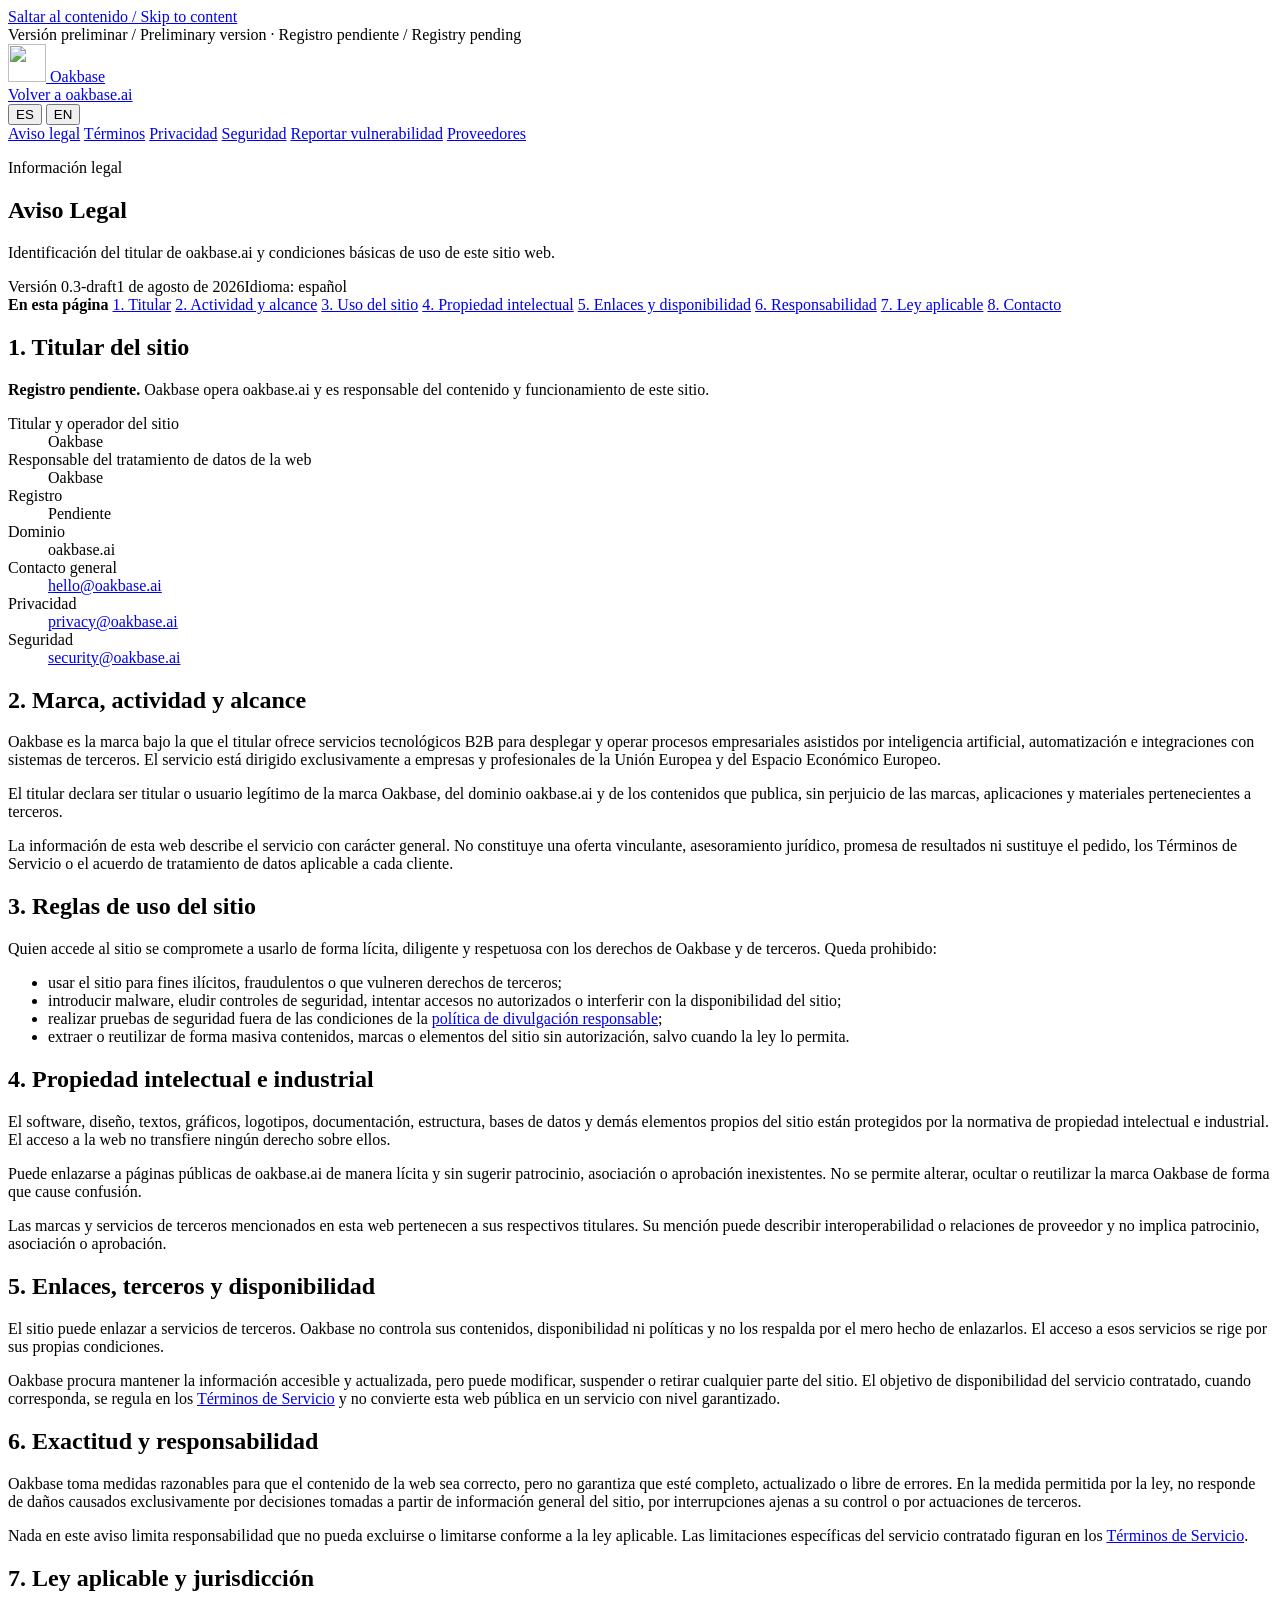
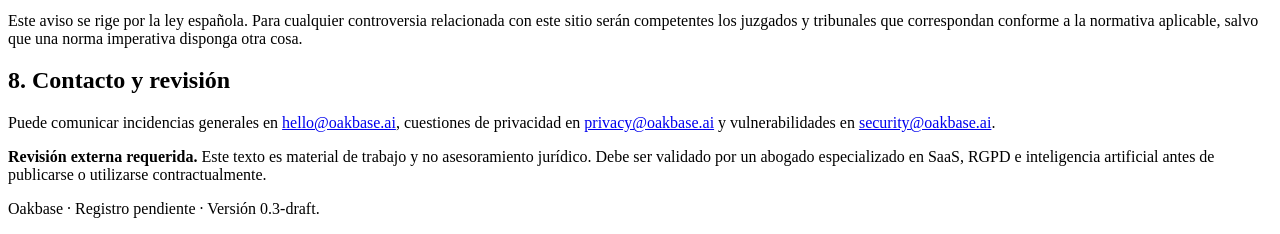
==== legal/index.html @ 0b90f400 "Publish Oakbase legal review preview" ====
<!DOCTYPE html>
<html lang="es">
<head>
  <meta charset="UTF-8">
  <meta name="viewport" content="width=device-width, initial-scale=1.0">
  <title data-title-es="Aviso Legal — Oakbase" data-title-en="Legal Notice — Oakbase">Aviso Legal — Oakbase</title>
  <meta name="description" content="Aviso legal de Oakbase para su sitio web y servicios B2B.">
  <meta name="robots" content="noindex,nofollow,noarchive">
  <link rel="canonical" href="https://oakbase.ai/legal/">
  <link rel="icon" type="image/svg+xml" href="/agentia-website-v3-preview/assets/favicon.svg">
  <link rel="stylesheet" href="/agentia-website-v3-preview/agentic.css?v=20260801-1">
  <link rel="stylesheet" href="/agentia-website-v3-preview/legal/legal.css?v=20260801-1">
  <script src="/agentia-website-v3-preview/legal/legal.js?v=20260801-1" defer></script>
</head>
<body class="legal-page">
  <a class="legal-skip-link" href="#legal-content">Saltar al contenido / Skip to content</a>
  <div class="draft-banner" role="status">Versión preliminar / Preliminary version · Registro pendiente / Registry pending</div>

  <header class="legal-header">
    <div class="legal-header-inner">
      <a class="legal-brand" href="/agentia-website-v3-preview/" aria-label="Oakbase home">
        <img src="/agentia-website-v3-preview/assets/oakbase-mark-h.svg" alt="" width="38" height="38">
        <span>Oakbase</span>
      </a>
      <div class="legal-header-actions">
        <a class="legal-back" href="/agentia-website-v3-preview/">
          <span data-lang="es">Volver a oakbase.ai</span>
          <span data-lang="en" hidden>Back to oakbase.ai</span>
        </a>
        <div class="legal-language" aria-label="Selector de idioma / Language selector">
          <button type="button" data-legal-lang="es" aria-pressed="true">ES</button>
          <button type="button" data-legal-lang="en" aria-pressed="false">EN</button>
        </div>
      </div>
    </div>
  </header>

  <div class="legal-nav-wrap">
    <nav class="legal-nav" aria-label="Legal">
      <a href="/agentia-website-v3-preview/legal/" aria-current="page"><span data-lang="es">Aviso legal</span><span data-lang="en" hidden>Legal notice</span></a>
      <a href="/agentia-website-v3-preview/terms/"><span data-lang="es">Términos</span><span data-lang="en" hidden>Terms</span></a>
      <a href="/agentia-website-v3-preview/privacy/"><span data-lang="es">Privacidad</span><span data-lang="en" hidden>Privacy</span></a>
      <a href="/agentia-website-v3-preview/security/"><span data-lang="es">Seguridad</span><span data-lang="en" hidden>Security</span></a>
      <a href="/agentia-website-v3-preview/security/reporting/"><span data-lang="es">Reportar vulnerabilidad</span><span data-lang="en" hidden>Report a vulnerability</span></a>
      <a href="/agentia-website-v3-preview/subprocessors/"><span data-lang="es">Proveedores</span><span data-lang="en" hidden>Providers</span></a>
    </nav>
  </div>

  <main class="legal-shell" id="legal-content">
    <section data-lang="es">
      <header class="legal-hero">
        <p class="legal-kicker">Información legal</p>
        <h1>Aviso Legal</h1>
        <p class="legal-lead">Identificación del titular de oakbase.ai y condiciones básicas de uso de este sitio web.</p>
        <div class="legal-meta"><span>Versión 0.3-draft</span><span>1 de agosto de 2026</span><span>Idioma: español</span></div>
      </header>

      <div class="legal-document">
        <aside class="legal-toc" aria-label="En esta página">
          <strong>En esta página</strong>
          <a href="#es-titular">1. Titular</a>
          <a href="#es-actividad">2. Actividad y alcance</a>
          <a href="#es-uso">3. Uso del sitio</a>
          <a href="#es-propiedad">4. Propiedad intelectual</a>
          <a href="#es-enlaces">5. Enlaces y disponibilidad</a>
          <a href="#es-responsabilidad">6. Responsabilidad</a>
          <a href="#es-ley">7. Ley aplicable</a>
          <a href="#es-contacto">8. Contacto</a>
        </aside>

        <article class="legal-content">
          <section id="es-titular">
            <h2>1. Titular del sitio</h2>
            <div class="legal-callout">
              <strong>Registro pendiente.</strong>
              Oakbase opera oakbase.ai y es responsable del contenido y funcionamiento de este sitio.
            </div>
            <dl class="legal-definition-list">
              <dt>Titular y operador del sitio</dt>
              <dd>Oakbase</dd>
              <dt>Responsable del tratamiento de datos de la web</dt>
              <dd>Oakbase</dd>
              <dt>Registro</dt>
              <dd>Pendiente</dd>
              <dt>Dominio</dt>
              <dd>oakbase.ai</dd>
              <dt>Contacto general</dt>
              <dd><a href="mailto:hello@oakbase.ai">hello@oakbase.ai</a></dd>
              <dt>Privacidad</dt>
              <dd><a href="mailto:privacy@oakbase.ai">privacy@oakbase.ai</a></dd>
              <dt>Seguridad</dt>
              <dd><a href="mailto:security@oakbase.ai">security@oakbase.ai</a></dd>
            </dl>
          </section>

          <section id="es-actividad">
            <h2>2. Marca, actividad y alcance</h2>
            <p>Oakbase es la marca bajo la que el titular ofrece servicios tecnológicos B2B para desplegar y operar procesos empresariales asistidos por inteligencia artificial, automatización e integraciones con sistemas de terceros. El servicio está dirigido exclusivamente a empresas y profesionales de la Unión Europea y del Espacio Económico Europeo.</p>
            <p>El titular declara ser titular o usuario legítimo de la marca Oakbase, del dominio oakbase.ai y de los contenidos que publica, sin perjuicio de las marcas, aplicaciones y materiales pertenecientes a terceros.</p>
            <p>La información de esta web describe el servicio con carácter general. No constituye una oferta vinculante, asesoramiento jurídico, promesa de resultados ni sustituye el pedido, los Términos de Servicio o el acuerdo de tratamiento de datos aplicable a cada cliente.</p>
          </section>

          <section id="es-uso">
            <h2>3. Reglas de uso del sitio</h2>
            <p>Quien accede al sitio se compromete a usarlo de forma lícita, diligente y respetuosa con los derechos de Oakbase y de terceros. Queda prohibido:</p>
            <ul>
              <li>usar el sitio para fines ilícitos, fraudulentos o que vulneren derechos de terceros;</li>
              <li>introducir malware, eludir controles de seguridad, intentar accesos no autorizados o interferir con la disponibilidad del sitio;</li>
              <li>realizar pruebas de seguridad fuera de las condiciones de la <a href="/agentia-website-v3-preview/security/reporting/">política de divulgación responsable</a>;</li>
              <li>extraer o reutilizar de forma masiva contenidos, marcas o elementos del sitio sin autorización, salvo cuando la ley lo permita.</li>
            </ul>
          </section>

          <section id="es-propiedad">
            <h2>4. Propiedad intelectual e industrial</h2>
            <p>El software, diseño, textos, gráficos, logotipos, documentación, estructura, bases de datos y demás elementos propios del sitio están protegidos por la normativa de propiedad intelectual e industrial. El acceso a la web no transfiere ningún derecho sobre ellos.</p>
            <p>Puede enlazarse a páginas públicas de oakbase.ai de manera lícita y sin sugerir patrocinio, asociación o aprobación inexistentes. No se permite alterar, ocultar o reutilizar la marca Oakbase de forma que cause confusión.</p>
            <p>Las marcas y servicios de terceros mencionados en esta web pertenecen a sus respectivos titulares. Su mención puede describir interoperabilidad o relaciones de proveedor y no implica patrocinio, asociación o aprobación.</p>
          </section>

          <section id="es-enlaces">
            <h2>5. Enlaces, terceros y disponibilidad</h2>
            <p>El sitio puede enlazar a servicios de terceros. Oakbase no controla sus contenidos, disponibilidad ni políticas y no los respalda por el mero hecho de enlazarlos. El acceso a esos servicios se rige por sus propias condiciones.</p>
            <p>Oakbase procura mantener la información accesible y actualizada, pero puede modificar, suspender o retirar cualquier parte del sitio. El objetivo de disponibilidad del servicio contratado, cuando corresponda, se regula en los <a href="/agentia-website-v3-preview/terms/">Términos de Servicio</a> y no convierte esta web pública en un servicio con nivel garantizado.</p>
          </section>

          <section id="es-responsabilidad">
            <h2>6. Exactitud y responsabilidad</h2>
            <p>Oakbase toma medidas razonables para que el contenido de la web sea correcto, pero no garantiza que esté completo, actualizado o libre de errores. En la medida permitida por la ley, no responde de daños causados exclusivamente por decisiones tomadas a partir de información general del sitio, por interrupciones ajenas a su control o por actuaciones de terceros.</p>
            <p>Nada en este aviso limita responsabilidad que no pueda excluirse o limitarse conforme a la ley aplicable. Las limitaciones específicas del servicio contratado figuran en los <a href="/agentia-website-v3-preview/terms/">Términos de Servicio</a>.</p>
          </section>

          <section id="es-ley">
            <h2>7. Ley aplicable y jurisdicción</h2>
            <p>Este aviso se rige por la ley española. Para cualquier controversia relacionada con este sitio serán competentes los juzgados y tribunales que correspondan conforme a la normativa aplicable, salvo que una norma imperativa disponga otra cosa.</p>
          </section>

          <section id="es-contacto">
            <h2>8. Contacto y revisión</h2>
            <p>Puede comunicar incidencias generales en <a href="mailto:hello@oakbase.ai">hello@oakbase.ai</a>, cuestiones de privacidad en <a href="mailto:privacy@oakbase.ai">privacy@oakbase.ai</a> y vulnerabilidades en <a href="mailto:security@oakbase.ai">security@oakbase.ai</a>.</p>
            <div class="legal-callout warning"><strong>Revisión externa requerida.</strong> Este texto es material de trabajo y no asesoramiento jurídico. Debe ser validado por un abogado especializado en SaaS, RGPD e inteligencia artificial antes de publicarse o utilizarse contractualmente.</div>
          </section>
        </article>
      </div>
    </section>

    <section data-lang="en" hidden>
      <header class="legal-hero">
        <p class="legal-kicker">Legal information</p>
        <h1>Legal Notice</h1>
        <p class="legal-lead">Identification of the operator of oakbase.ai and the basic rules governing use of this website.</p>
        <div class="legal-meta"><span>Version 0.3-draft</span><span>1 August 2026</span><span>Language: English</span></div>
      </header>

      <div class="legal-document">
        <aside class="legal-toc" aria-label="On this page">
          <strong>On this page</strong>
          <a href="#en-owner">1. Operator</a>
          <a href="#en-activity">2. Activity and scope</a>
          <a href="#en-use">3. Website use</a>
          <a href="#en-ip">4. Intellectual property</a>
          <a href="#en-links">5. Links and availability</a>
          <a href="#en-liability">6. Liability</a>
          <a href="#en-law">7. Governing law</a>
          <a href="#en-contact">8. Contact</a>
        </aside>

        <article class="legal-content">
          <section id="en-owner">
            <h2>1. Website operator</h2>
            <div class="legal-callout"><strong>Registry pending.</strong> Oakbase operates oakbase.ai and is responsible for the content and operation of this website.</div>
            <dl class="legal-definition-list">
              <dt>Website owner and operator</dt><dd>Oakbase</dd>
              <dt>Controller for website personal data</dt><dd>Oakbase</dd>
              <dt>Registry</dt><dd>Pending</dd>
              <dt>Domain</dt><dd>oakbase.ai</dd>
              <dt>General contact</dt><dd><a href="mailto:hello@oakbase.ai">hello@oakbase.ai</a></dd>
              <dt>Privacy</dt><dd><a href="mailto:privacy@oakbase.ai">privacy@oakbase.ai</a></dd>
              <dt>Security</dt><dd><a href="mailto:security@oakbase.ai">security@oakbase.ai</a></dd>
            </dl>
          </section>

          <section id="en-activity">
            <h2>2. Brand, activity and scope</h2>
            <p>Oakbase is the brand under which the operator provides B2B technology services that deploy and operate business processes assisted by artificial intelligence, automation and integrations with third-party systems. The service is intended exclusively for businesses and professionals in the European Union and European Economic Area.</p>
            <p>The operator states that it owns or lawfully uses the Oakbase brand, the oakbase.ai domain and the content it publishes, without prejudice to third-party trademarks, applications and materials.</p>
            <p>This website describes the service in general terms. It is not a binding offer, legal advice or a promise of results, and it does not replace the applicable order, Terms of Service or data processing agreement.</p>
          </section>

          <section id="en-use">
            <h2>3. Rules for using the website</h2>
            <p>Visitors must use the website lawfully, diligently and with respect for the rights of Oakbase and third parties. You must not:</p>
            <ul>
              <li>use the website for unlawful or fraudulent purposes or to infringe third-party rights;</li>
              <li>introduce malware, bypass security controls, attempt unauthorised access or interfere with availability;</li>
              <li>perform security testing outside the <a href="/agentia-website-v3-preview/security/reporting/">responsible disclosure policy</a>;</li>
              <li>mass-extract or reuse content, trademarks or site elements without permission, except where permitted by law.</li>
            </ul>
          </section>

          <section id="en-ip">
            <h2>4. Intellectual and industrial property</h2>
            <p>Oakbase software, design, text, graphics, logos, documentation, structure, databases and other proprietary elements are protected by intellectual and industrial property law. Access to this website does not transfer any rights in them.</p>
            <p>You may lawfully link to public oakbase.ai pages without suggesting sponsorship, association or approval where none exists. You may not alter, hide or reuse the Oakbase brand in a misleading way.</p>
            <p>Third-party trademarks and services mentioned on this website belong to their respective owners. References may describe interoperability or provider relationships and do not imply sponsorship, association or endorsement.</p>
          </section>

          <section id="en-links">
            <h2>5. Links, third parties and availability</h2>
            <p>The website may link to third-party services. Oakbase does not control their content, availability or policies and does not endorse them merely by linking to them. Those services are governed by their own terms.</p>
            <p>Oakbase seeks to keep information available and current but may change, suspend or withdraw any part of the website. Any availability objective for a contracted service is governed by the <a href="/agentia-website-v3-preview/terms/">Terms of Service</a>; this public website does not carry a service-level guarantee.</p>
          </section>

          <section id="en-liability">
            <h2>6. Accuracy and liability</h2>
            <p>Oakbase takes reasonable steps to keep website content accurate but does not warrant that it is complete, current or error-free. To the extent permitted by law, Oakbase is not liable for losses caused solely by reliance on general website information, interruptions outside its control or third-party acts.</p>
            <p>Nothing in this notice excludes or limits liability that cannot lawfully be excluded or limited. Service-specific limitations appear in the <a href="/agentia-website-v3-preview/terms/">Terms of Service</a>.</p>
          </section>

          <section id="en-law">
            <h2>7. Governing law and jurisdiction</h2>
            <p>This notice is governed by Spanish law. Any dispute relating to this website will be submitted to the courts having jurisdiction under applicable law, unless mandatory law provides otherwise.</p>
          </section>

          <section id="en-contact">
            <h2>8. Contact and review</h2>
            <p>General issues may be sent to <a href="mailto:hello@oakbase.ai">hello@oakbase.ai</a>, privacy matters to <a href="mailto:privacy@oakbase.ai">privacy@oakbase.ai</a>, and vulnerabilities to <a href="mailto:security@oakbase.ai">security@oakbase.ai</a>.</p>
            <div class="legal-callout warning"><strong>External review required.</strong> This is working material, not legal advice. External counsel specialising in SaaS, GDPR and AI must validate it before publication or contractual use.</div>
          </section>
        </article>
      </div>
    </section>
  </main>

  <footer class="legal-footer">
    <p data-lang="es">Oakbase · Registro pendiente · Versión 0.3-draft.</p>
    <p data-lang="en" hidden>Oakbase · Registry pending · Version 0.3-draft.</p>
  </footer>
</body>
</html>
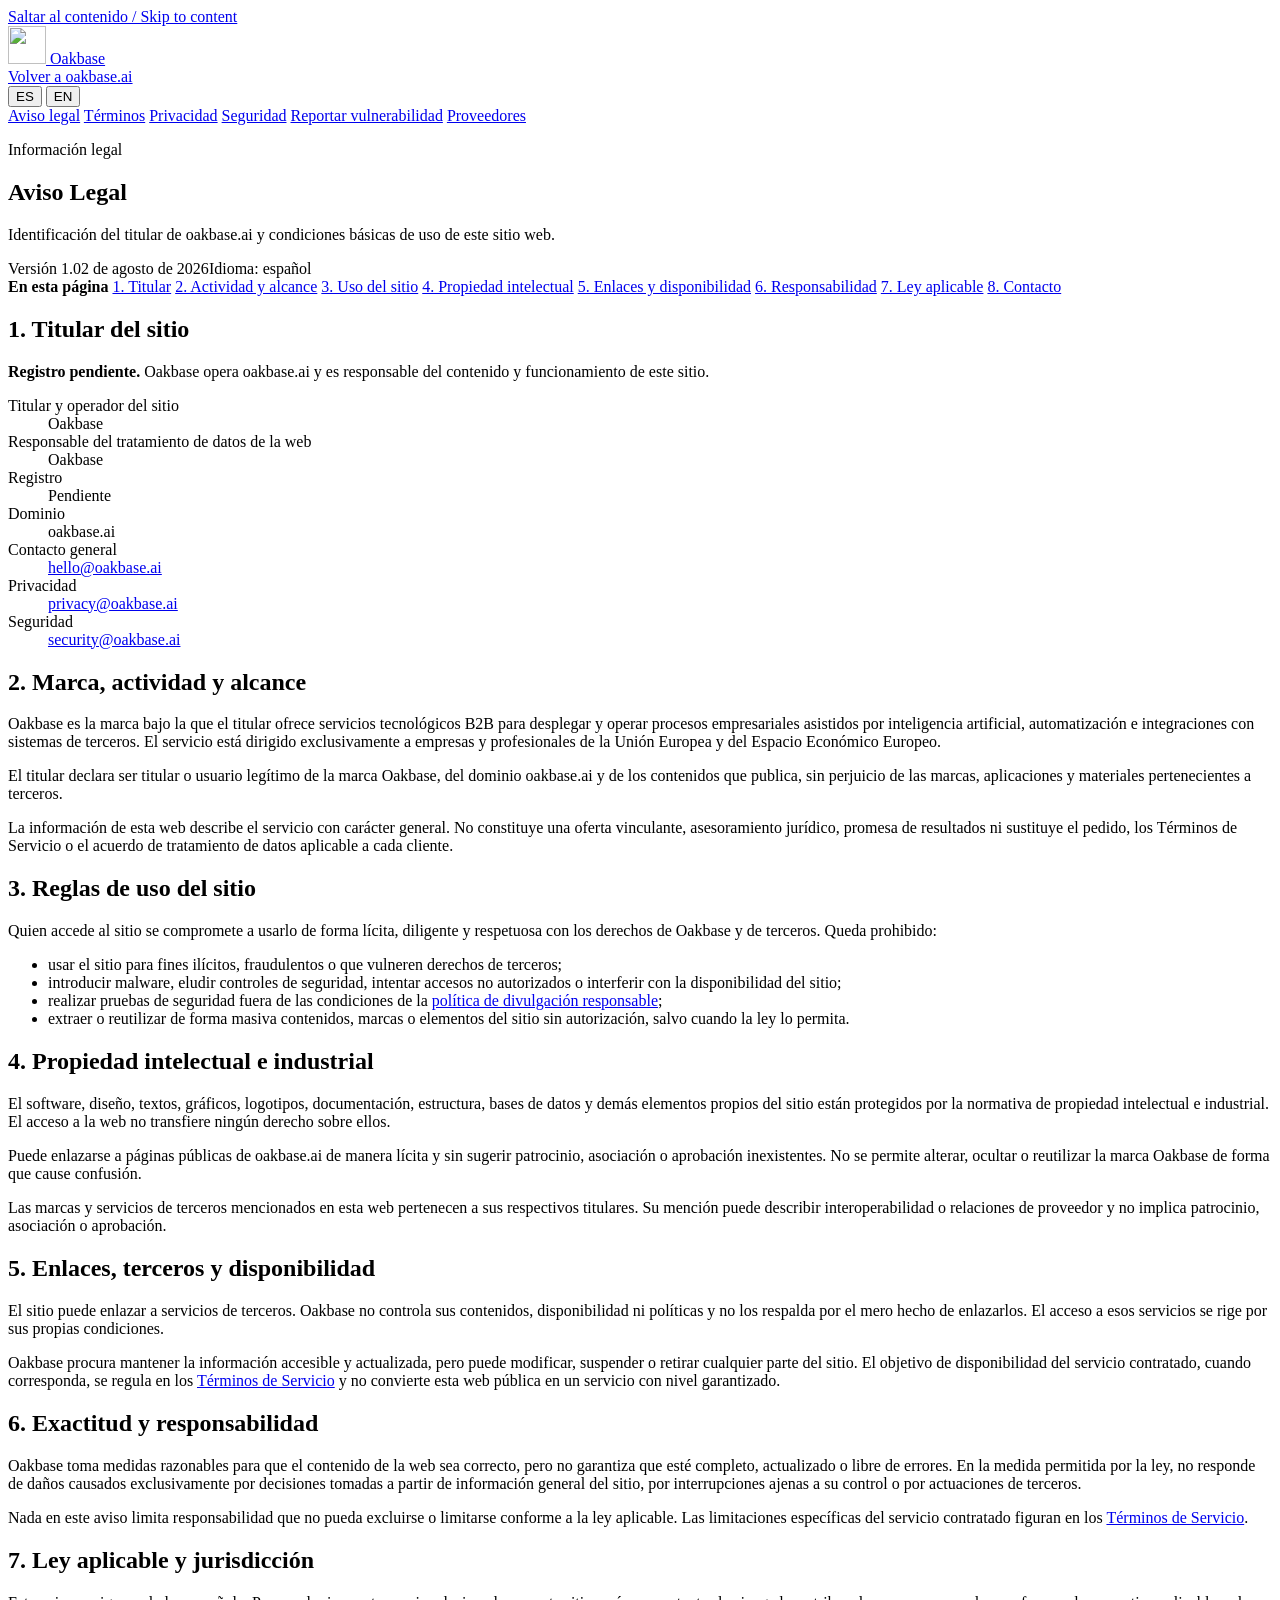
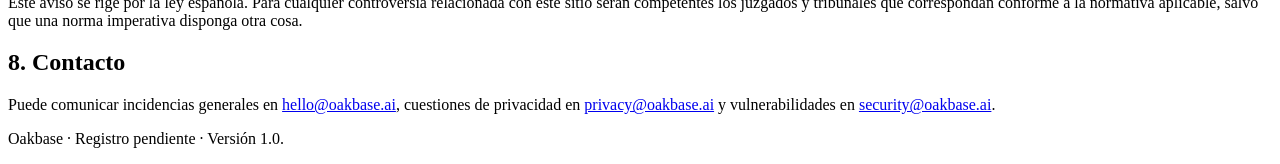
==== commit 5be6efd1: "Finalize Oakbase legal review copy" ====
--- a/legal/index.html
+++ b/legal/index.html
@@ -14,7 +14,6 @@
 </head>
 <body class="legal-page">
   <a class="legal-skip-link" href="#legal-content">Saltar al contenido / Skip to content</a>
-  <div class="draft-banner" role="status">Versión preliminar / Preliminary version · Registro pendiente / Registry pending</div>
 
   <header class="legal-header">
     <div class="legal-header-inner">
@@ -52,7 +51,7 @@
         <p class="legal-kicker">Información legal</p>
         <h1>Aviso Legal</h1>
         <p class="legal-lead">Identificación del titular de oakbase.ai y condiciones básicas de uso de este sitio web.</p>
-        <div class="legal-meta"><span>Versión 0.3-draft</span><span>1 de agosto de 2026</span><span>Idioma: español</span></div>
+        <div class="legal-meta"><span>Versión 1.0</span><span>2 de agosto de 2026</span><span>Idioma: español</span></div>
       </header>
 
       <div class="legal-document">
@@ -136,9 +135,8 @@
           </section>
 
           <section id="es-contacto">
-            <h2>8. Contacto y revisión</h2>
+            <h2>8. Contacto</h2>
             <p>Puede comunicar incidencias generales en <a href="mailto:hello@oakbase.ai">hello@oakbase.ai</a>, cuestiones de privacidad en <a href="mailto:privacy@oakbase.ai">privacy@oakbase.ai</a> y vulnerabilidades en <a href="mailto:security@oakbase.ai">security@oakbase.ai</a>.</p>
-            <div class="legal-callout warning"><strong>Revisión externa requerida.</strong> Este texto es material de trabajo y no asesoramiento jurídico. Debe ser validado por un abogado especializado en SaaS, RGPD e inteligencia artificial antes de publicarse o utilizarse contractualmente.</div>
           </section>
         </article>
       </div>
@@ -149,7 +147,7 @@
         <p class="legal-kicker">Legal information</p>
         <h1>Legal Notice</h1>
         <p class="legal-lead">Identification of the operator of oakbase.ai and the basic rules governing use of this website.</p>
-        <div class="legal-meta"><span>Version 0.3-draft</span><span>1 August 2026</span><span>Language: English</span></div>
+        <div class="legal-meta"><span>Version 1.0</span><span>2 August 2026</span><span>Language: English</span></div>
       </header>
 
       <div class="legal-document">
@@ -223,9 +221,8 @@
           </section>
 
           <section id="en-contact">
-            <h2>8. Contact and review</h2>
+            <h2>8. Contact</h2>
             <p>General issues may be sent to <a href="mailto:hello@oakbase.ai">hello@oakbase.ai</a>, privacy matters to <a href="mailto:privacy@oakbase.ai">privacy@oakbase.ai</a>, and vulnerabilities to <a href="mailto:security@oakbase.ai">security@oakbase.ai</a>.</p>
-            <div class="legal-callout warning"><strong>External review required.</strong> This is working material, not legal advice. External counsel specialising in SaaS, GDPR and AI must validate it before publication or contractual use.</div>
           </section>
         </article>
       </div>
@@ -233,8 +230,8 @@
   </main>
 
   <footer class="legal-footer">
-    <p data-lang="es">Oakbase · Registro pendiente · Versión 0.3-draft.</p>
-    <p data-lang="en" hidden>Oakbase · Registry pending · Version 0.3-draft.</p>
+    <p data-lang="es">Oakbase · Registro pendiente · Versión 1.0.</p>
+    <p data-lang="en" hidden>Oakbase · Registry pending · Version 1.0.</p>
   </footer>
 </body>
 </html>
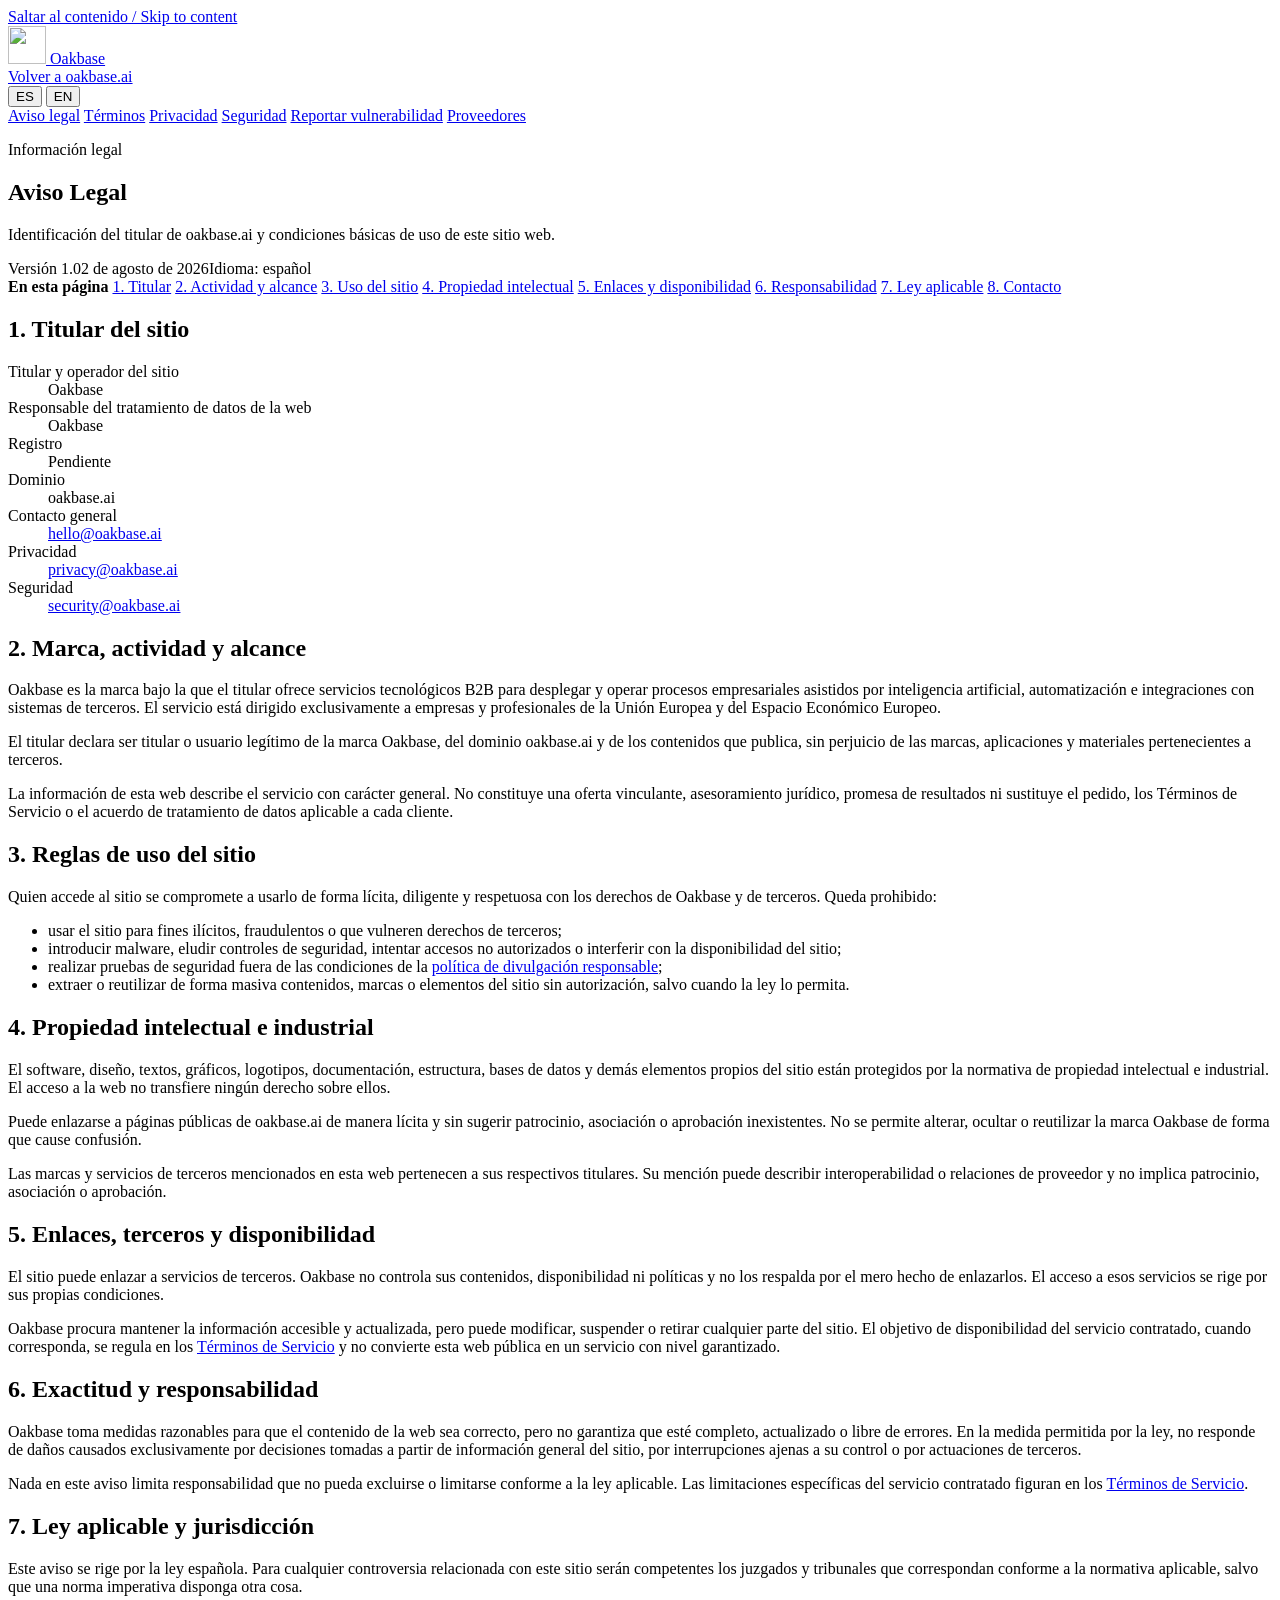
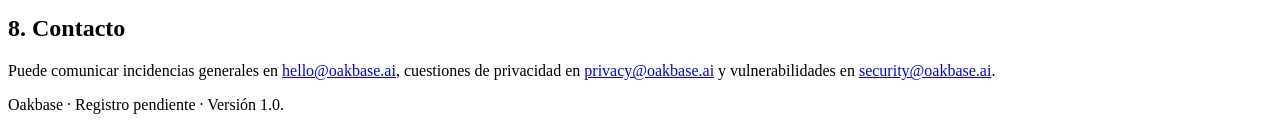
==== commit 39680c53: "Remove registry callout from legal notice" ====
--- a/legal/index.html
+++ b/legal/index.html
@@ -70,10 +70,6 @@
         <article class="legal-content">
           <section id="es-titular">
             <h2>1. Titular del sitio</h2>
-            <div class="legal-callout">
-              <strong>Registro pendiente.</strong>
-              Oakbase opera oakbase.ai y es responsable del contenido y funcionamiento de este sitio.
-            </div>
             <dl class="legal-definition-list">
               <dt>Titular y operador del sitio</dt>
               <dd>Oakbase</dd>
@@ -166,7 +162,6 @@
         <article class="legal-content">
           <section id="en-owner">
             <h2>1. Website operator</h2>
-            <div class="legal-callout"><strong>Registry pending.</strong> Oakbase operates oakbase.ai and is responsible for the content and operation of this website.</div>
             <dl class="legal-definition-list">
               <dt>Website owner and operator</dt><dd>Oakbase</dd>
               <dt>Controller for website personal data</dt><dd>Oakbase</dd>
